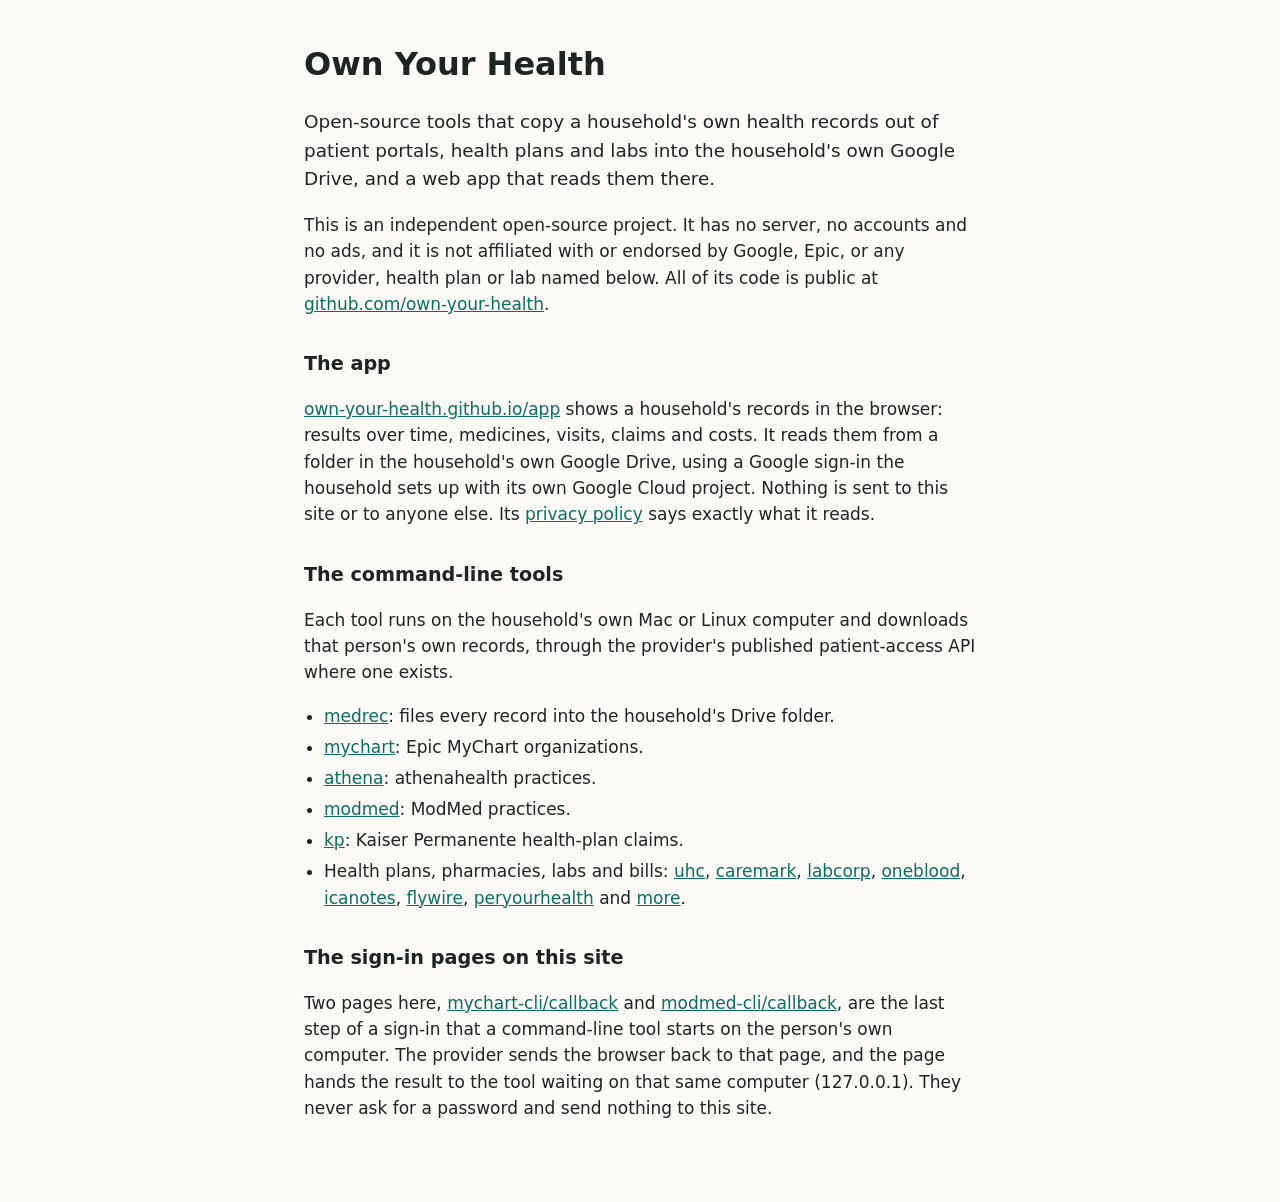
==== index.html @ 8e9fbc41 "The Own Your Health landing page, with Google's site verification file A plain page that says what t" ====
<!doctype html>
<html lang="en">
<head>
<meta charset="utf-8">
<meta name="viewport" content="width=device-width, initial-scale=1">
<meta http-equiv="Content-Security-Policy" content="default-src 'none'; style-src 'self'; img-src 'self'; base-uri 'none'; form-action 'none'">
<meta name="description" content="Open-source tools that copy a household's own health records into the household's own Google Drive, and a web app that reads them there.">
<title>Own Your Health</title>
<link rel="stylesheet" href="site.css">
</head>
<body>
<main>
<h1>Own Your Health</h1>
<p class="lead">Open-source tools that copy a household's own health records out of patient portals, health plans and labs into the household's own Google Drive, and a web app that reads them there.</p>

<p>This is an independent open-source project. It has no server, no accounts and no ads, and it is not affiliated with or endorsed by Google, Epic, or any provider, health plan or lab named below. All of its code is public at <a href="https://github.com/own-your-health">github.com/own-your-health</a>.</p>

<h2>The app</h2>
<p><a href="/app/">own-your-health.github.io/app</a> shows a household's records in the browser: results over time, medicines, visits, claims and costs. It reads them from a folder in the household's own Google Drive, using a Google sign-in the household sets up with its own Google Cloud project. Nothing is sent to this site or to anyone else. Its <a href="/app/privacy.html">privacy policy</a> says exactly what it reads.</p>

<h2>The command-line tools</h2>
<p>Each tool runs on the household's own Mac or Linux computer and downloads that person's own records, through the provider's published patient-access API where one exists.</p>
<ul>
<li><a href="https://github.com/own-your-health/medrec-cli">medrec</a>: files every record into the household's Drive folder.</li>
<li><a href="/mychart-cli/">mychart</a>: Epic MyChart organizations.</li>
<li><a href="https://github.com/own-your-health/athena-cli">athena</a>: athenahealth practices.</li>
<li><a href="/modmed-cli/">modmed</a>: ModMed practices.</li>
<li><a href="https://github.com/own-your-health/kaiser-cli">kp</a>: Kaiser Permanente health-plan claims.</li>
<li>Health plans, pharmacies, labs and bills: <a href="https://github.com/own-your-health/uhc-cli">uhc</a>, <a href="https://github.com/own-your-health/caremark-cli">caremark</a>, <a href="https://github.com/own-your-health/labcorp-cli">labcorp</a>, <a href="https://github.com/own-your-health/oneblood-cli">oneblood</a>, <a href="https://github.com/own-your-health/icanotes-cli">icanotes</a>, <a href="https://github.com/own-your-health/flywire-cli">flywire</a>, <a href="https://github.com/own-your-health/peryourhealth-cli">peryourhealth</a> and <a href="https://github.com/own-your-health">more</a>.</li>
</ul>

<h2>The sign-in pages on this site</h2>
<p>Two pages here, <a href="/mychart-cli/callback">mychart-cli/callback</a> and <a href="/modmed-cli/callback">modmed-cli/callback</a>, are the last step of a sign-in that a command-line tool starts on the person's own computer. The provider sends the browser back to that page, and the page hands the result to the tool waiting on that same computer (127.0.0.1). They never ask for a password and send nothing to this site.</p>
</main>
</body>
</html>
---- site.css ----
:root { color-scheme: light dark; --fg: #1d2421; --muted: #4f5b56; --link: #0b6e5f; --bg: #fbfaf7; }
@media (prefers-color-scheme: dark) { :root { --fg: #e8ece9; --muted: #a9b4af; --link: #6fd3bf; --bg: #141917; } }
body { margin: 0; background: var(--bg); color: var(--fg); font: 17px/1.55 system-ui, -apple-system, "Segoe UI", Roboto, sans-serif; }
main { max-width: 42rem; margin: 0 auto; padding: 2.5rem 1.25rem 4rem; }
h1 { font-size: 2rem; margin: 0 0 .75rem; }
h2 { font-size: 1.2rem; margin: 2rem 0 .5rem; }
.lead { font-size: 1.15rem; }
p, li { color: var(--fg); }
a { color: var(--link); }
ul { padding-left: 1.25rem; }
li { margin: .3rem 0; }
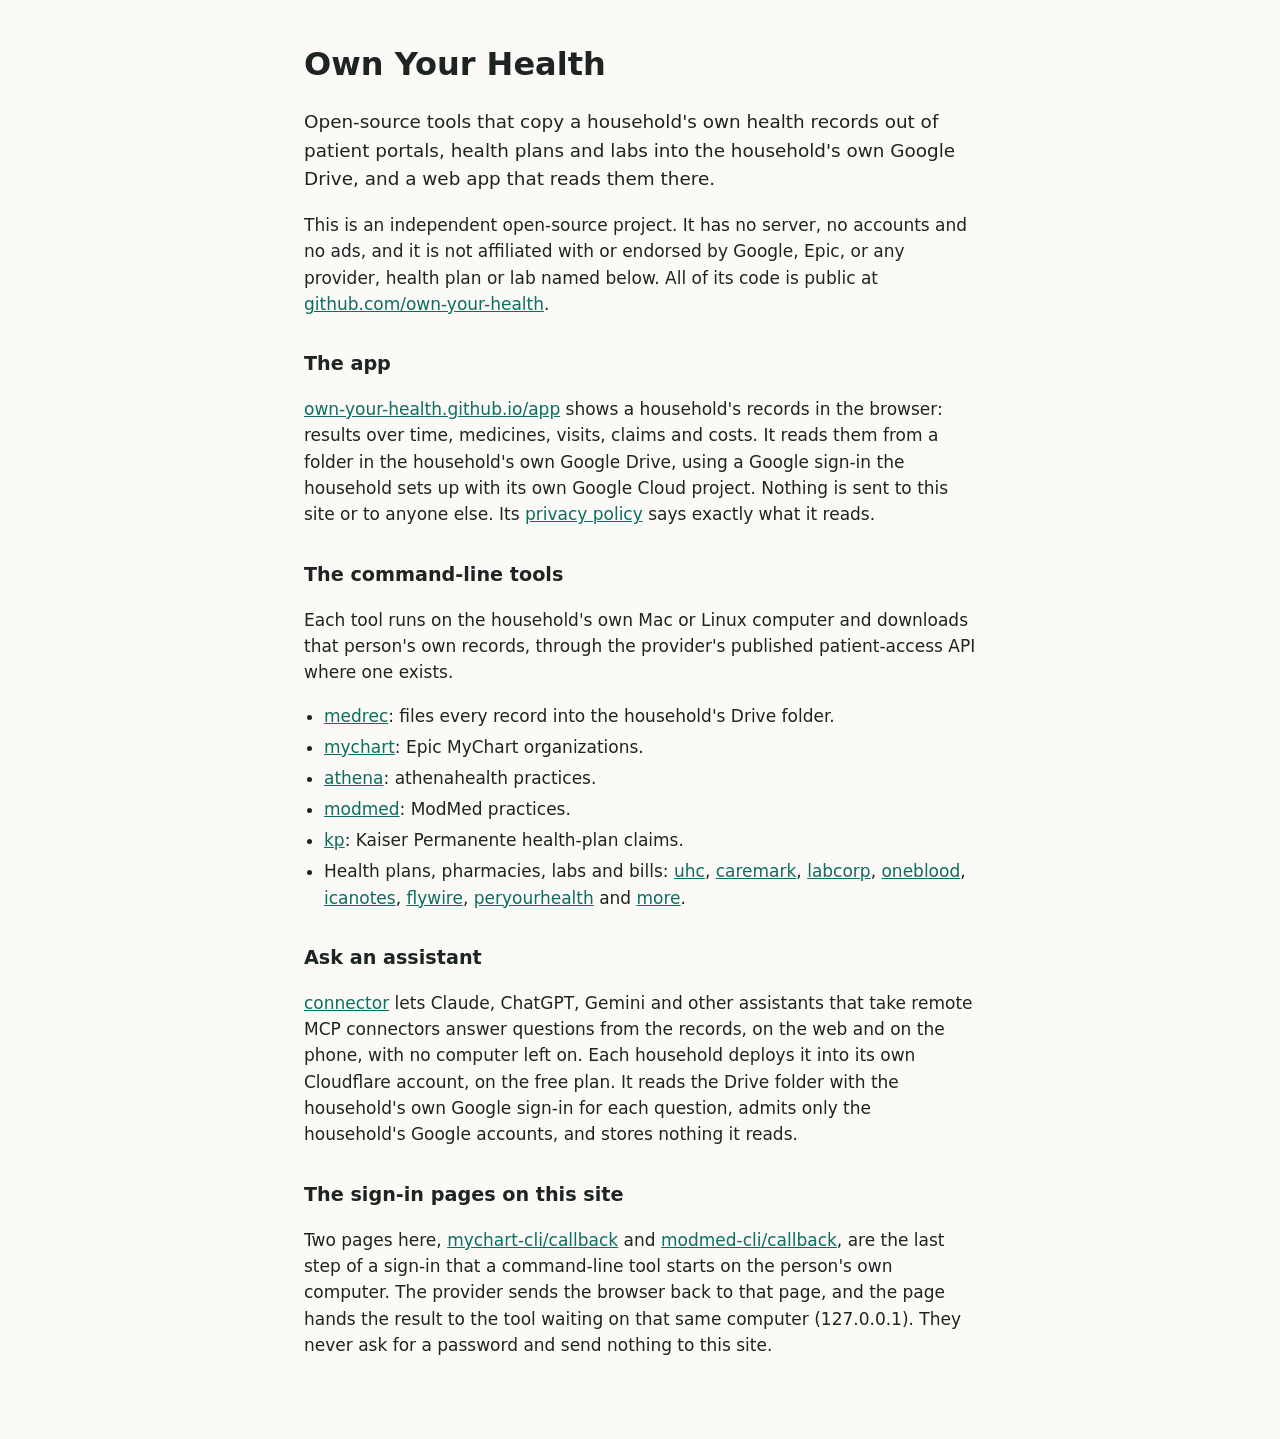
==== commit b3943242: "Ask an assistant: the records connector Twapp-Session: 28dd857e-1856-4656-bafd-86f88a0bd48f" ====
--- a/index.html
+++ b/index.html
@@ -29,6 +29,9 @@
 <li>Health plans, pharmacies, labs and bills: <a href="https://github.com/own-your-health/uhc-cli">uhc</a>, <a href="https://github.com/own-your-health/caremark-cli">caremark</a>, <a href="https://github.com/own-your-health/labcorp-cli">labcorp</a>, <a href="https://github.com/own-your-health/oneblood-cli">oneblood</a>, <a href="https://github.com/own-your-health/icanotes-cli">icanotes</a>, <a href="https://github.com/own-your-health/flywire-cli">flywire</a>, <a href="https://github.com/own-your-health/peryourhealth-cli">peryourhealth</a> and <a href="https://github.com/own-your-health">more</a>.</li>
 </ul>
 
+<h2>Ask an assistant</h2>
+<p><a href="https://github.com/own-your-health/connector">connector</a> lets Claude, ChatGPT, Gemini and other assistants that take remote MCP connectors answer questions from the records, on the web and on the phone, with no computer left on. Each household deploys it into its own Cloudflare account, on the free plan. It reads the Drive folder with the household's own Google sign-in for each question, admits only the household's Google accounts, and stores nothing it reads.</p>
+
 <h2>The sign-in pages on this site</h2>
 <p>Two pages here, <a href="/mychart-cli/callback">mychart-cli/callback</a> and <a href="/modmed-cli/callback">modmed-cli/callback</a>, are the last step of a sign-in that a command-line tool starts on the person's own computer. The provider sends the browser back to that page, and the page hands the result to the tool waiting on that same computer (127.0.0.1). They never ask for a password and send nothing to this site.</p>
 </main>
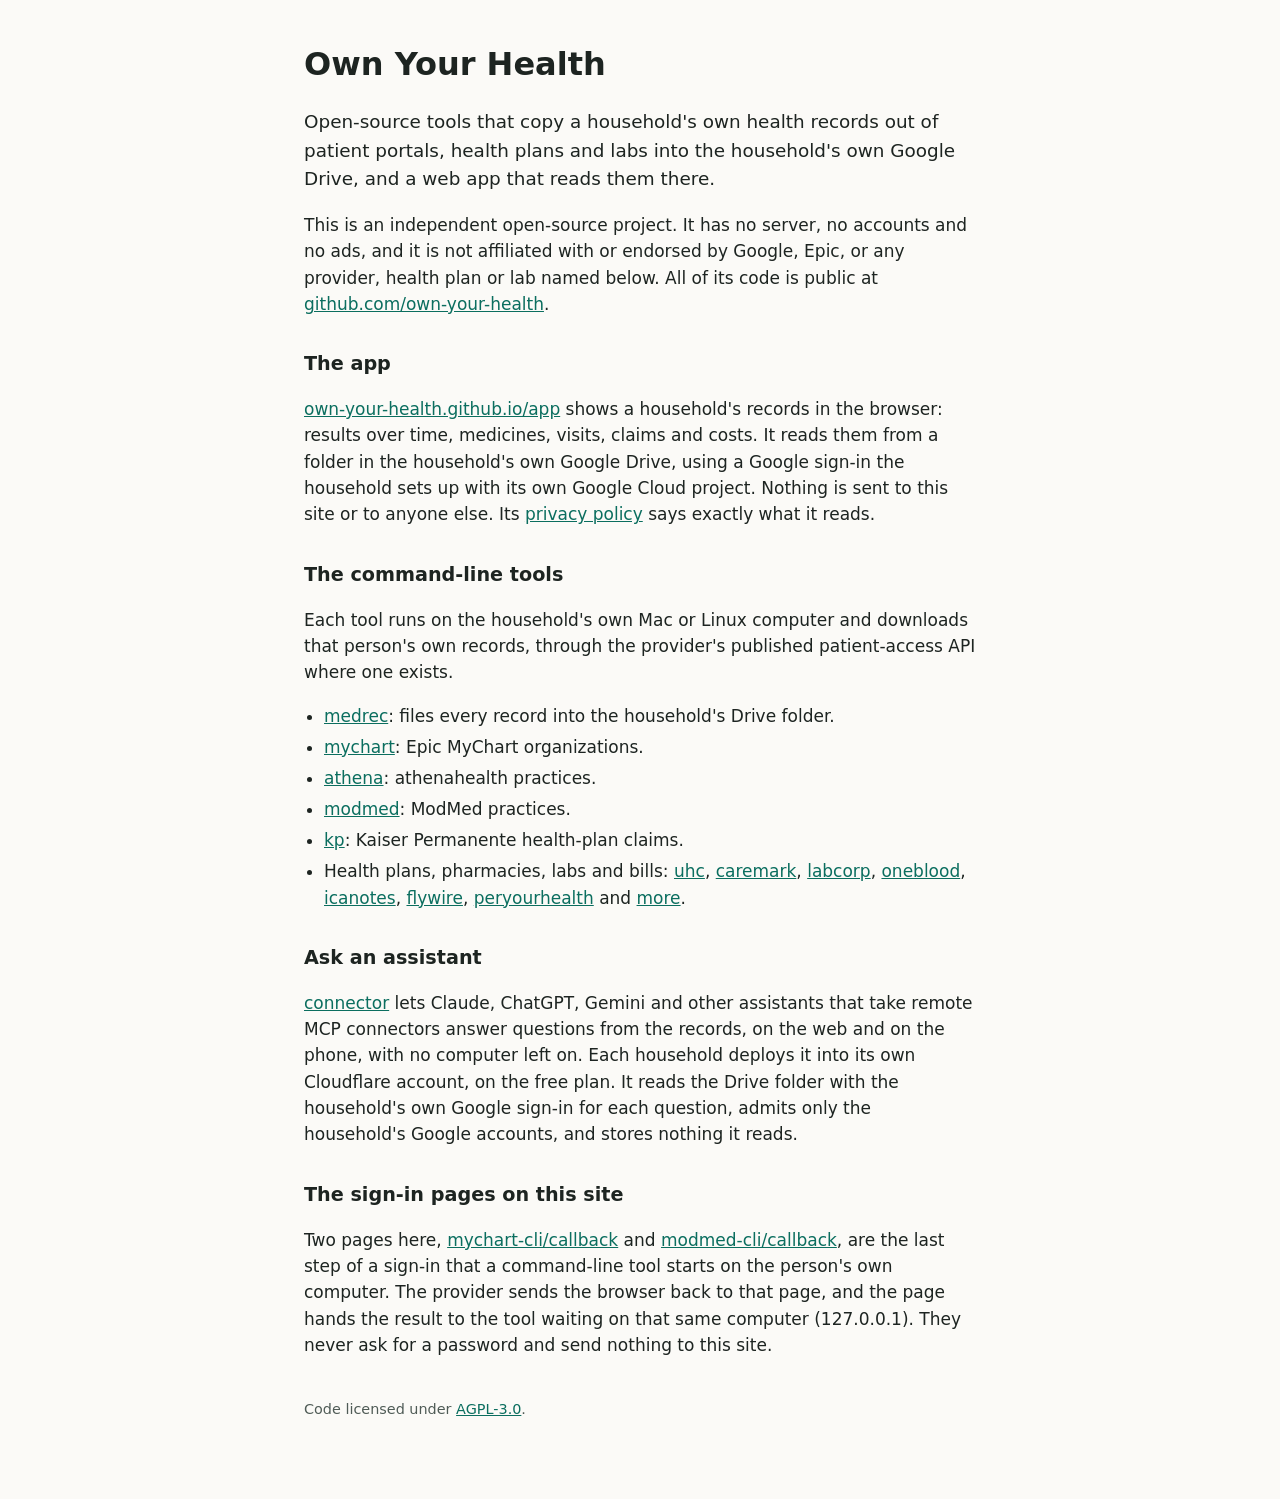
==== commit 861cd51b: "Relicense under AGPL-3.0-only Twapp-Session: 8c3cb3a9-ad2d-4cea-80b2-266ec377a82b" ====
--- a/index.html
+++ b/index.html
@@ -34,6 +34,7 @@
 
 <h2>The sign-in pages on this site</h2>
 <p>Two pages here, <a href="/mychart-cli/callback">mychart-cli/callback</a> and <a href="/modmed-cli/callback">modmed-cli/callback</a>, are the last step of a sign-in that a command-line tool starts on the person's own computer. The provider sends the browser back to that page, and the page hands the result to the tool waiting on that same computer (127.0.0.1). They never ask for a password and send nothing to this site.</p>
+<footer><p>Code licensed under <a href="https://github.com/own-your-health/own-your-health.github.io/blob/main/LICENSE">AGPL-3.0</a>.</p></footer>
 </main>
 </body>
 </html>
--- a/site.css
+++ b/site.css
@@ -9,3 +9,4 @@
 a { color: var(--link); }
 ul { padding-left: 1.25rem; }
 li { margin: .3rem 0; }
+footer p { margin-top: 2.5rem; color: var(--muted); font-size: .9rem; }
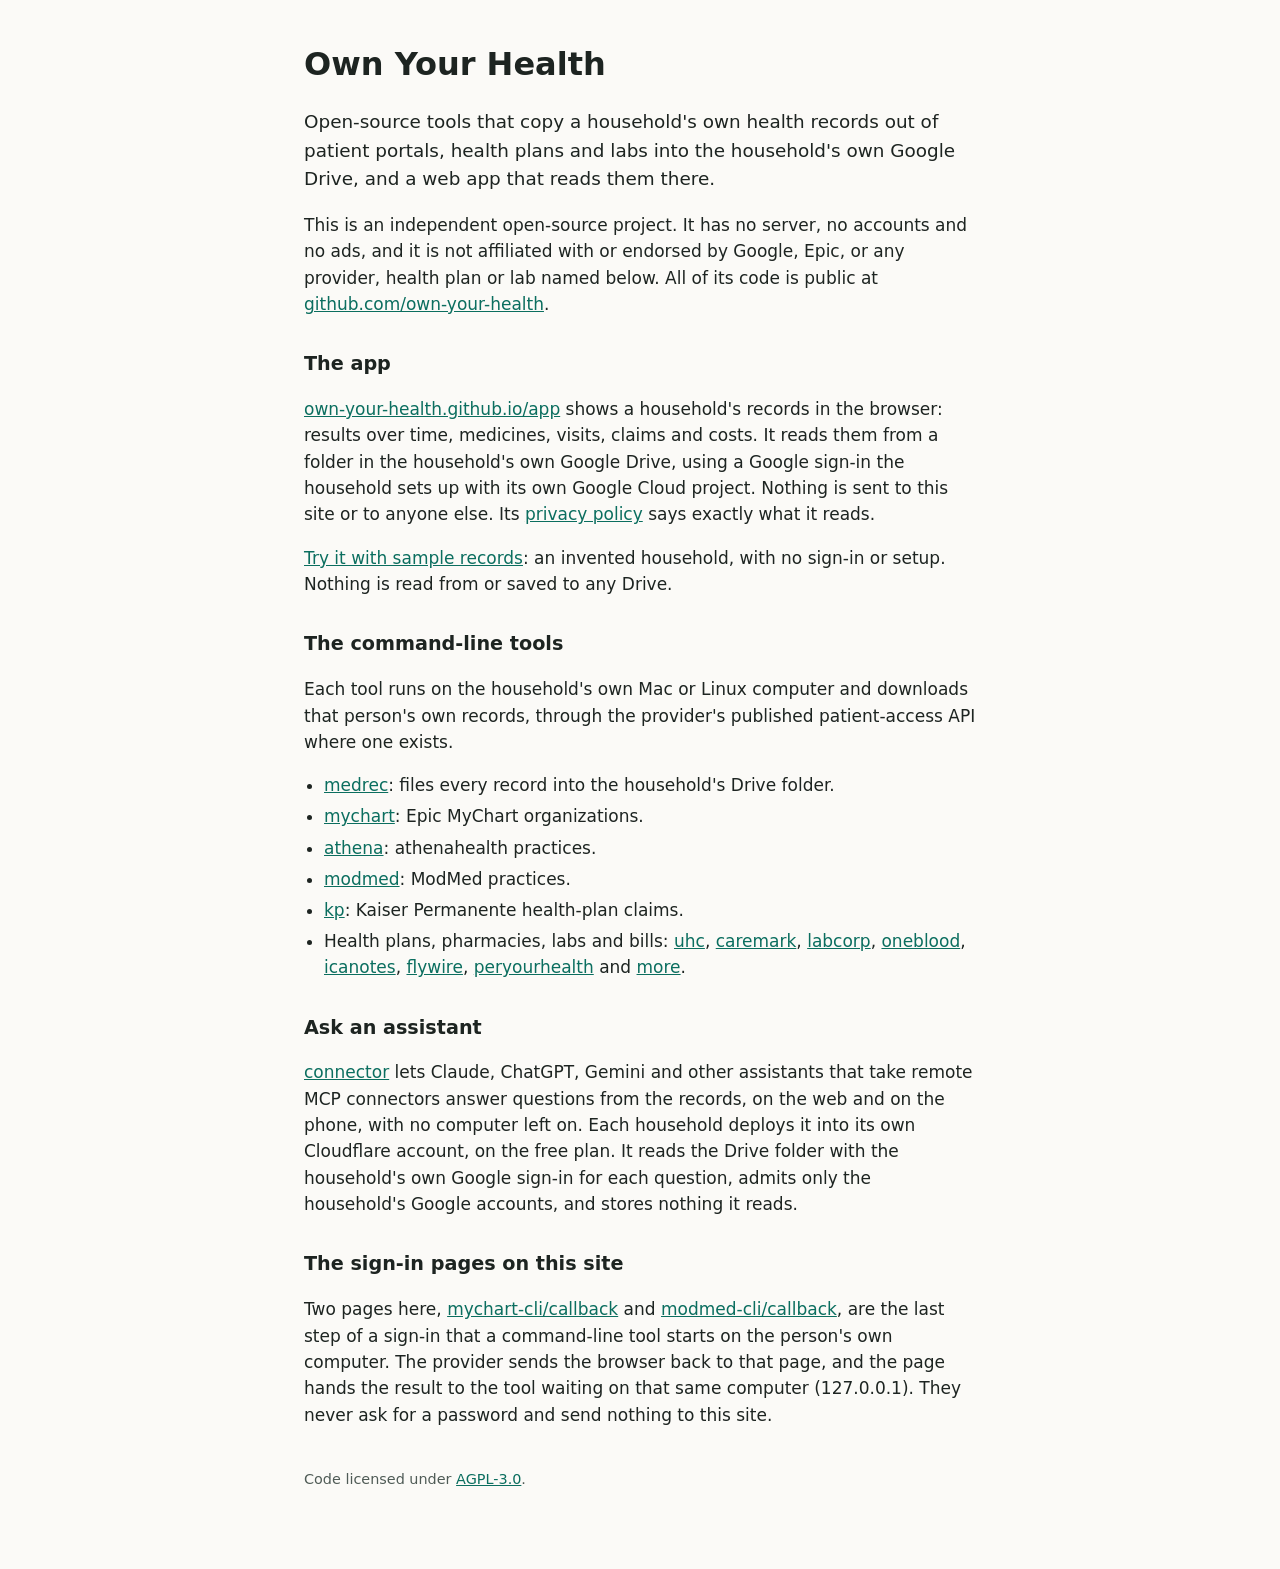
==== commit b4b8c0a6: "Link the app's sample records from the landing page" ====
--- a/index.html
+++ b/index.html
@@ -17,6 +17,7 @@
 
 <h2>The app</h2>
 <p><a href="/app/">own-your-health.github.io/app</a> shows a household's records in the browser: results over time, medicines, visits, claims and costs. It reads them from a folder in the household's own Google Drive, using a Google sign-in the household sets up with its own Google Cloud project. Nothing is sent to this site or to anyone else. Its <a href="/app/privacy.html">privacy policy</a> says exactly what it reads.</p>
+<p><a href="/app/?demo">Try it with sample records</a>: an invented household, with no sign-in or setup. Nothing is read from or saved to any Drive.</p>
 
 <h2>The command-line tools</h2>
 <p>Each tool runs on the household's own Mac or Linux computer and downloads that person's own records, through the provider's published patient-access API where one exists.</p>
